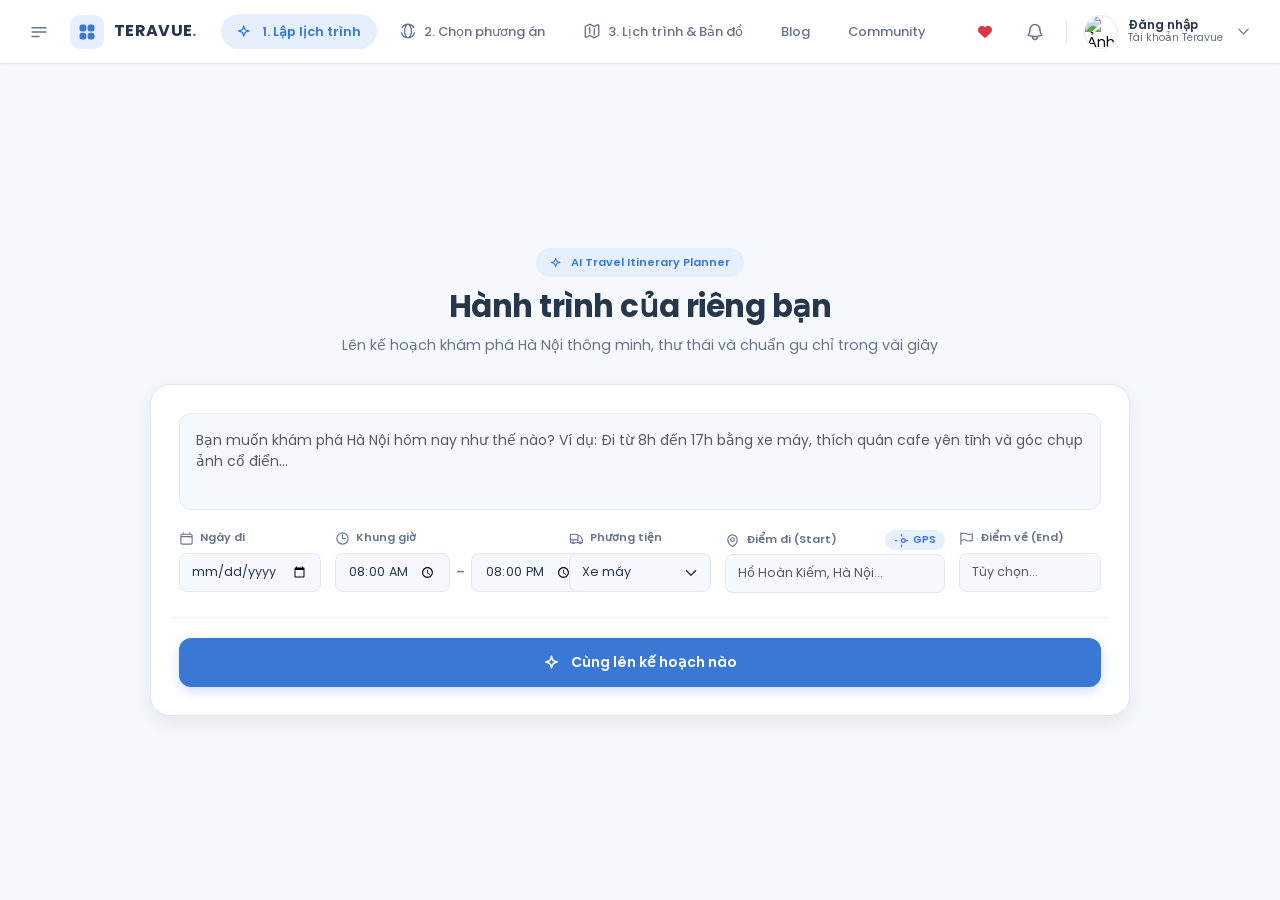
==== frontend/index.html @ 43d197ab "refactor: tai cau truc sach dep triet de vao backend/, frontend/, data/ va experiments/" ====
<!DOCTYPE html>
<html lang="vi">
<head>
    <meta charset="UTF-8">
    <meta name="viewport" content="width=device-width, initial-scale=1.0">
    <meta name="description" content="Nền tảng lập kế hoạch và quản lý lịch trình du lịch thông minh tại Hà Nội.">
    <title>Teravue — Lập Kế Hoạch Lịch Trình Du Lịch Thông Minh</title>

    <!-- Google Fonts: Poppins -->
    <link rel="preconnect" href="https://fonts.googleapis.com">
    <link rel="preconnect" href="https://fonts.gstatic.com" crossorigin>
    <link href="https://fonts.googleapis.com/css2?family=Poppins:ital,wght@0,400;0,500;0,600;0,700;1,400&display=swap" rel="stylesheet">

    <!-- Bootstrap 5 & FontAwesome -->
    <link href="https://cdn.jsdelivr.net/npm/bootstrap@5.3.2/dist/css/bootstrap.min.css" rel="stylesheet">
    <link rel="stylesheet" href="https://cdnjs.cloudflare.com/ajax/libs/font-awesome/6.4.0/css/all.min.css">
    
    <!-- Leaflet CSS -->
    <link rel="stylesheet" href="https://unpkg.com/leaflet@1.9.4/dist/leaflet.css" />
    
    <!-- Custom Clean Travel UI Stylesheet -->
    <link rel="stylesheet" href="style.css">
</head>
<body>

    <!-- ============================================================
         TOP NAVIGATION BAR
         ============================================================ -->
    <header class="top-navbar">
        <div class="navbar-container">
            <!-- Left: Sidebar Toggle & Brand Logo -->
            <div class="navbar-left">
                <button type="button" id="btn-toggle-sidebar" class="icon-btn" aria-label="Đóng mở lịch sử trò chuyện" title="Lịch sử lịch trình">
                    <svg xmlns="http://www.w3.org/2000/svg" fill="none" viewBox="0 0 24 24" stroke-width="1.8" stroke="currentColor" class="heroicon">
                        <path stroke-linecap="round" stroke-linejoin="round" d="M3.75 6.75h16.5M3.75 12h16.5m-16.5 5.25H12" />
                    </svg>
                </button>

                <a href="#" class="brand-logo" id="nav-logo">
                    <span class="brand-logo-icon" aria-hidden="true">
                        <svg xmlns="http://www.w3.org/2000/svg" viewBox="0 0 24 24" fill="currentColor" class="heroicon">
                            <path fill-rule="evenodd" d="M3 6a3 3 0 0 1 3-3h2.25a3 3 0 0 1 3 3v2.25a3 3 0 0 1-3 3H6a3 3 0 0 1-3-3V6Zm9.75 0a3 3 0 0 1 3-3H18a3 3 0 0 1 3 3v2.25a3 3 0 0 1-3 3h-2.25a3 3 0 0 1-3-3V6ZM3 15.75a3 3 0 0 1 3-3h2.25a3 3 0 0 1 3 3V18a3 3 0 0 1-3 3H6a3 3 0 0 1-3-3v-2.25Zm9.75 0a3 3 0 0 1 3-3H18a3 3 0 0 1 3 3V18a3 3 0 0 1-3 3h-2.25a3 3 0 0 1-3-3v-2.25Z" clip-rule="evenodd" />
                        </svg>
                    </span>
                    <span class="brand-logo-text">TERAVUE<span class="brand-dot">.</span></span>
                </a>
            </div>

            <!-- Center: Navigation Links -->
            <nav class="navbar-center" aria-label="Điều hướng chính">
                <a href="#hero-section" class="nav-item-link active" data-screen="hero" aria-current="page">
                    <svg xmlns="http://www.w3.org/2000/svg" fill="none" viewBox="0 0 24 24" stroke-width="1.8" stroke="currentColor" class="heroicon-sm">
                        <path stroke-linecap="round" stroke-linejoin="round" d="M9.813 15.904 9 18.75l-.813-2.846a4.5 4.5 0 0 0-3.09-3.09L2.25 12l2.846-.813a4.5 4.5 0 0 0 3.09-3.09L9 5.25l.813 2.846a4.5 4.5 0 0 0 3.09 3.09L15.75 12l-2.846.813a4.5 4.5 0 0 0-3.09 3.09Z" />
                    </svg>
                    <span>1. Lập lịch trình</span>
                </a>
                <a href="#chat-section" class="nav-item-link" data-screen="chat">
                    <svg xmlns="http://www.w3.org/2000/svg" fill="none" viewBox="0 0 24 24" stroke-width="1.8" stroke="currentColor" class="heroicon-sm">
                        <path stroke-linecap="round" stroke-linejoin="round" d="M12 21a9.004 9.004 0 0 0 8.716-6.747M12 21a9.004 9.004 0 0 1-8.716-6.747M12 21c2.485 0 4.5-4.03 4.5-9S14.485 3 12 3m0 18c-2.485 0-4.5-4.03-4.5-9S9.515 3 12 3m0 0a8.997 8.997 0 0 1 7.843 4.582M12 3a8.997 8.997 0 0 0-7.843 4.582" />
                    </svg>
                    <span>2. Chọn phương án</span>
                </a>
                <a href="#map-section" class="nav-item-link" data-screen="map">
                    <svg xmlns="http://www.w3.org/2000/svg" fill="none" viewBox="0 0 24 24" stroke-width="1.8" stroke="currentColor" class="heroicon-sm">
                        <path stroke-linecap="round" stroke-linejoin="round" d="M9 6.75V15m6-6v8.25m.503 3.498 4.875-2.437c.381-.19.622-.58.622-1.006V4.82c0-.836-.88-1.38-1.628-1.006l-3.869 1.934c-.317.159-.69.159-1.006 0L9.503 3.252a1.125 1.125 0 0 0-1.006 0L3.622 5.689C3.24 5.88 3 6.27 3 6.695V19.18c0 .836.88 1.38 1.628 1.006l3.869-1.934c.317-.159.69-.159 1.006 0l4.994 2.497c.317.158.69.158 1.006 0Z" />
                    </svg>
                    <span>3. Lịch trình & Bản đồ</span>
                </a>
                <a href="#blog" class="nav-item-link" onclick="return false;">
                    <span>Blog</span>
                </a>
                <a href="#community" class="nav-item-link" onclick="return false;">
                    <span>Community</span>
                </a>
            </nav>

            <!-- Right: Notifications & User Account -->
            <div class="navbar-right">
                <button type="button" class="icon-btn position-relative" id="btn-quick-favorites" data-bs-toggle="modal" data-bs-target="#favoritesModal" aria-label="Địa điểm yêu thích" title="Bộ sưu tập yêu thích">
                    <i class="fa-solid fa-heart text-danger"></i>
                    <span class="position-absolute top-0 start-100 translate-middle badge rounded-pill bg-danger" id="quick-fav-badge" style="font-size: 0.65rem; display: none;">0</span>
                </button>

                <button type="button" class="icon-btn" aria-label="Thông báo">
                    <svg xmlns="http://www.w3.org/2000/svg" fill="none" viewBox="0 0 24 24" stroke-width="1.8" stroke="currentColor" class="heroicon">
                        <path stroke-linecap="round" stroke-linejoin="round" d="M14.857 17.082a23.848 23.848 0 0 0 5.454-1.31A8.967 8.967 0 0 1 18 9.75V9A6 6 0 0 0 6 9v.75a8.967 8.967 0 0 1-2.312 6.022c1.733.64 3.56 1.085 5.455 1.31m5.714 0a24.255 24.255 0 0 1-5.714 0m5.714 0a3 3 0 1 1-5.714 0" />
                    </svg>
                </button>

                <span class="navbar-divider" aria-hidden="true"></span>

                <!-- Account Profile Dropdown Trigger -->
                <div class="dropdown">
                    <button type="button" class="user-profile-btn" data-bs-toggle="dropdown" aria-expanded="false" id="btn-user-dropdown">
                        <img src="https://images.unsplash.com/photo-1534528741775-53994a69daeb?auto=format&fit=crop&w=120&q=80" alt="Ảnh đại diện" class="user-avatar" id="nav-user-avatar">
                        <div class="user-info text-start d-none d-sm-block">
                            <div class="user-name" id="nav-user-name">Đăng nhập</div>
                            <div class="user-handle" id="nav-user-handle">Tài khoản Teravue</div>
                        </div>
                        <svg xmlns="http://www.w3.org/2000/svg" fill="none" viewBox="0 0 24 24" stroke-width="2" stroke="currentColor" class="heroicon-xs text-secondary ms-1">
                            <path stroke-linecap="round" stroke-linejoin="round" d="m19.5 8.25-7.5 7.5-7.5-7.5" />
                        </svg>
                    </button>
                    <ul class="dropdown-menu dropdown-menu-end shadow-sm border-0 rounded-4 mt-2 p-2">
                        <li>
                            <a class="dropdown-item rounded-3 py-2 d-flex align-items-center justify-content-between gap-2" href="#" id="nav-btn-open-favorites" data-bs-toggle="modal" data-bs-target="#favoritesModal">
                                <div class="d-flex align-items-center gap-2">
                                    <i class="fa-solid fa-heart text-danger"></i>
                                    <span>Địa điểm yêu thích</span>
                                </div>
                                <span class="badge bg-danger rounded-pill" id="nav-favorites-badge">0</span>
                            </a>
                        </li>
                        <li id="nav-item-profile" style="display: none;">
                            <a class="dropdown-item rounded-3 py-2 d-flex align-items-center gap-2" href="#" data-bs-toggle="modal" data-bs-target="#accountModal">
                                <svg xmlns="http://www.w3.org/2000/svg" fill="none" viewBox="0 0 24 24" stroke-width="1.8" stroke="currentColor" class="heroicon-sm">
                                    <path stroke-linecap="round" stroke-linejoin="round" d="M15.75 6a3.75 3.75 0 1 1-7.5 0 3.75 3.75 0 0 1 7.5 0ZM4.501 20.118a7.5 7.5 0 0 1 14.998 0A17.933 17.933 0 0 1 12 21.75c-2.676 0-5.216-.584-7.499-1.632Z" />
                                </svg>
                                <span>Hồ sơ cá nhân (Profile)</span>
                            </a>
                        </li>
                        <li>
                            <a class="dropdown-item rounded-3 py-2 d-flex align-items-center gap-2" href="#" data-bs-toggle="modal" data-bs-target="#loginModal">
                                <svg xmlns="http://www.w3.org/2000/svg" fill="none" viewBox="0 0 24 24" stroke-width="1.8" stroke="currentColor" class="heroicon-sm">
                                    <path stroke-linecap="round" stroke-linejoin="round" d="M15.75 9V5.25A2.25 2.25 0 0 0 13.5 3h-6a2.25 2.25 0 0 0-2.25 2.25v13.5A2.25 2.25 0 0 0 7.5 21h6a2.25 2.25 0 0 0 2.25-2.25V15m3 0 3-3m0 0-3-3m3 3H9" />
                                </svg>
                                <span id="nav-login-label">Đăng nhập</span>
                            </a>
                        </li>
                        <li id="nav-item-logout" style="display: none;">
                            <hr class="dropdown-divider my-1">
                            <a class="dropdown-item rounded-3 py-2 d-flex align-items-center gap-2 text-danger" href="#" id="nav-btn-logout">
                                <i class="fa-solid fa-arrow-right-from-bracket"></i>
                                <span>Đăng xuất</span>
                            </a>
                        </li>
                    </ul>
                </div>
            </div>
        </div>
    </header>

    <!-- ============================================================
         MAIN WORKSPACE
         ============================================================ -->
    <div class="app-workspace">

        <!-- COLLAPSIBLE CHAT HISTORY SIDEBAR -->
        <aside id="chat-history-sidebar" class="chat-history-sidebar collapsed" aria-label="Lịch sử lập kế hoạch">
            <div class="sidebar-inner">
                <div class="sidebar-top-actions">
                    <button type="button" id="btn-new-trip" class="btn-primary-soft w-100 d-flex align-items-center justify-content-center gap-2">
                        <svg xmlns="http://www.w3.org/2000/svg" fill="none" viewBox="0 0 24 24" stroke-width="2" stroke="currentColor" class="heroicon-sm">
                            <path stroke-linecap="round" stroke-linejoin="round" d="M12 4.5v15m7.5-7.5h-15" />
                        </svg>
                        <span>Lịch trình mới</span>
                    </button>
                </div>

                <div class="sidebar-section-label">Gần đây</div>
                <ul class="history-list" id="chat-history-list">
                    <li class="history-item active">
                        <svg xmlns="http://www.w3.org/2000/svg" fill="none" viewBox="0 0 24 24" stroke-width="1.8" stroke="currentColor" class="heroicon-sm flex-shrink-0">
                            <path stroke-linecap="round" stroke-linejoin="round" d="M15 10.5a3 3 0 1 1-6 0 3 3 0 0 1 6 0Z" />
                            <path stroke-linecap="round" stroke-linejoin="round" d="M19.5 10.5c0 7.142-7.5 11.25-7.5 11.25S4.5 17.642 4.5 10.5a7.5 7.5 0 1 1 15 0Z" />
                        </svg>
                        <div class="history-item-text">
                            <div class="history-title">Khám phá Hà Nội 1 ngày</div>
                            <div class="history-meta">08:00 - 20:00 · Xe máy</div>
                        </div>
                    </li>
                </ul>
            </div>
        </aside>

        <!-- MAIN CONTENT AREA -->
        <main class="main-stage">

            <!-- GLOBAL FLOATING TOAST NOTIFICATION -->
            <div id="crud-feedback-banner" class="crud-feedback-banner d-none" role="status" aria-live="polite"></div>

            <!-- ====================================================
                 SCREEN 1: NHẬP LIỆU TRUNG TÂM (#hero-section)
                 ==================================================== -->
            <section id="hero-section" aria-labelledby="hero-heading">
                <div class="hero-container">
                    <div class="hero-header text-center">
                        <span class="hero-pill-badge">
                            <svg xmlns="http://www.w3.org/2000/svg" fill="none" viewBox="0 0 24 24" stroke-width="1.8" stroke="currentColor" class="heroicon-xs">
                                <path stroke-linecap="round" stroke-linejoin="round" d="M9.813 15.904 9 18.75l-.813-2.846a4.5 4.5 0 0 0-3.09-3.09L2.25 12l2.846-.813a4.5 4.5 0 0 0 3.09-3.09L9 5.25l.813 2.846a4.5 4.5 0 0 0 3.09 3.09L15.75 12l-2.846.813a4.5 4.5 0 0 0-3.09 3.09Z" />
                            </svg>
                            <span>AI Travel Itinerary Planner</span>
                        </span>
                        <h1 id="hero-heading" class="hero-title">Hành trình của riêng bạn</h1>
                        <p class="hero-subtitle">Lên kế hoạch khám phá Hà Nội thông minh, thư thái và chuẩn gu chỉ trong vài giây</p>
                    </div>

                    <div class="search-box">
                        <!-- Ô Text chính -->
                        <div class="prompt-input-wrapper">
                            <label for="user_preference" class="visually-hidden">Mô tả mong muốn chuyến đi của bạn</label>
                            <textarea id="user_preference" class="form-control prompt-textarea" rows="3" placeholder="Bạn muốn khám phá Hà Nội hôm nay như thế nào? Ví dụ: Đi từ 8h đến 17h bằng xe máy, thích quán cafe yên tĩnh và góc chụp ảnh cổ điển..."></textarea>
                        </div>

                        <!-- Option hỗ trợ: Ngày, Khung giờ, Phương tiện, Start, End -->
                        <div class="row g-3 hero-fields">
                            <!-- 1. Ngày đi -->
                            <div class="col-12 col-sm-6 col-lg-2">
                                <label for="trip_date" class="field-label">
                                    <svg xmlns="http://www.w3.org/2000/svg" fill="none" viewBox="0 0 24 24" stroke-width="1.8" stroke="currentColor" class="heroicon-xs">
                                        <path stroke-linecap="round" stroke-linejoin="round" d="M6.75 3v2.25M17.25 3v2.25M3 18.75V7.5a2.25 2.25 0 0 1 2.25-2.25h13.5A2.25 2.25 0 0 1 21 7.5v11.25m-18 0A2.25 2.25 0 0 0 5.25 21h13.5A2.25 2.25 0 0 0 21 18.75m-18 0v-7.5A2.25 2.25 0 0 1 5.25 9h13.5A2.25 2.25 0 0 1 21 11.25v7.5" />
                                    </svg>
                                    <span>Ngày đi</span>
                                </label>
                                <input type="date" id="trip_date" class="form-control clean-input">
                            </div>

                            <!-- 2. Khung giờ -->
                            <div class="col-12 col-sm-6 col-lg-3">
                                <label for="start_time" class="field-label">
                                    <svg xmlns="http://www.w3.org/2000/svg" fill="none" viewBox="0 0 24 24" stroke-width="1.8" stroke="currentColor" class="heroicon-xs">
                                        <path stroke-linecap="round" stroke-linejoin="round" d="M12 6v6h4.5m4.5 0a9 9 0 1 1-18 0 9 9 0 0 1 18 0Z" />
                                    </svg>
                                    <span>Khung giờ</span>
                                </label>
                                <div class="time-range-group">
                                    <input type="time" id="start_time" class="form-control clean-input text-center" value="08:00" aria-label="Giờ bắt đầu">
                                    <span class="time-sep">–</span>
                                    <input type="time" id="end_time" class="form-control clean-input text-center" value="20:00" aria-label="Giờ kết thúc">
                                </div>
                            </div>

                            <!-- 3. Phương tiện -->
                            <div class="col-12 col-sm-6 col-lg-2">
                                <label for="vehicle_type" class="field-label">
                                    <svg xmlns="http://www.w3.org/2000/svg" fill="none" viewBox="0 0 24 24" stroke-width="1.8" stroke="currentColor" class="heroicon-xs">
                                        <path stroke-linecap="round" stroke-linejoin="round" d="M8.25 18.75a1.5 1.5 0 0 1-3 0m3 0a1.5 1.5 0 0 0-3 0m3 0h6m-9 0H3.375a1.125 1.125 0 0 1-1.125-1.125V14.25m17.25 4.5a1.5 1.5 0 0 1-3 0m3 0a1.5 1.5 0 0 0-3 0m3 0h1.125c.621 0 1.129-.504 1.09-1.124a17.902 17.902 0 0 0-3.213-9.193 2.056 2.056 0 0 0-1.58-.86H14.25M16.5 18.75h-2.25m0-11.177v-.958c0-.568-.422-1.048-.987-1.106a48.554 48.554 0 0 0-10.026 0 1.106 1.106 0 0 0-.987 1.106v7.635m12-6.677v6.677m0 4.5v-4.5m0 0h-12" />
                                    </svg>
                                    <span>Phương tiện</span>
                                </label>
                                <select id="vehicle_type" class="form-select clean-input">
                                    <option value="xe_may" selected>Xe máy</option>
                                    <option value="o_to">Ô tô cá nhân</option>
                                    <option value="xe_dap">Xe đạp</option>
                                    <option value="di_bo">Đi bộ</option>
                                    <option value="xe_16_cho">Xe 16 chỗ</option>
                                    <option value="xe_29_cho">Xe 29 chỗ</option>
                                </select>
                            </div>

                            <!-- 4. Điểm xuất phát (Start) -->
                            <div class="col-12 col-sm-6 col-lg-3">
                                <div class="d-flex justify-content-between align-items-center">
                                    <label for="start_point" class="field-label mb-0">
                                        <svg xmlns="http://www.w3.org/2000/svg" fill="none" viewBox="0 0 24 24" stroke-width="1.8" stroke="currentColor" class="heroicon-xs">
                                            <path stroke-linecap="round" stroke-linejoin="round" d="M15 10.5a3 3 0 1 1-6 0 3 3 0 0 1 6 0Z" />
                                            <path stroke-linecap="round" stroke-linejoin="round" d="M19.5 10.5c0 7.142-7.5 11.25-7.5 11.25S4.5 17.642 4.5 10.5a7.5 7.5 0 1 1 15 0Z" />
                                        </svg>
                                        <span>Điểm đi (Start)</span>
                                    </label>
                                    <button type="button" id="btn-use-location" class="gps-inline-btn" aria-label="Sử dụng vị trí GPS hiện tại">
                                        <svg xmlns="http://www.w3.org/2000/svg" fill="none" viewBox="0 0 24 24" stroke-width="2" stroke="currentColor" class="heroicon-xs">
                                            <path stroke-linecap="round" stroke-linejoin="round" d="M12 2.25v2.25m0 15v2.25M2.25 12h2.25m15 0h2.25m-9.75 0a3 3 0 1 1 6 0 3 3 0 0 1-6 0Z" />
                                        </svg>
                                        <span>GPS</span>
                                    </button>
                                </div>
                                <input type="text" id="start_point" class="form-control clean-input mt-1" placeholder="Hồ Hoàn Kiếm, Hà Nội...">
                                <span id="location-status" class="location-status-text"></span>
                            </div>

                            <!-- 5. Điểm kết thúc (End) -->
                            <div class="col-12 col-sm-6 col-lg-2">
                                <label for="end_point" class="field-label">
                                    <svg xmlns="http://www.w3.org/2000/svg" fill="none" viewBox="0 0 24 24" stroke-width="1.8" stroke="currentColor" class="heroicon-xs">
                                        <path stroke-linecap="round" stroke-linejoin="round" d="M3 3v1.5M3 21v-6m0 0 2.77-.693a9 9 0 0 1 6.208.682l.108.054a9 9 0 0 0 6.086.71l3.114-.732a48.524 48.524 0 0 1-.005-10.499l-3.11.732a9 9 0 0 1-6.085-.711l-.108-.054a9 9 0 0 0-6.208-.682L3 4.5M3 15V4.5" />
                                    </svg>
                                    <span>Điểm về (End)</span>
                                </label>
                                <input type="text" id="end_point" class="form-control clean-input" placeholder="Tùy chọn...">
                            </div>
                        </div>

                        <!-- Hiển thị AI đã hiểu -->
                        <div id="ai-understood-badge" class="ai-understood-bar d-none flex-column align-items-stretch" role="status">
                            <div class="understood-main-row w-100 d-flex align-items-center justify-content-between flex-wrap gap-2">
                                <div class="understood-left">
                                    <span class="understood-label">
                                        <svg xmlns="http://www.w3.org/2000/svg" viewBox="0 0 24 24" fill="currentColor" class="heroicon-sm text-primary">
                                            <path fill-rule="evenodd" d="M2.25 12c0-5.385 4.365-9.75 9.75-9.75s9.75 4.365 9.75 9.75-4.365 9.75-9.75 9.75S2.25 17.385 2.25 12Zm13.36-1.814a.75.75 0 1 0-1.22-.872l-3.236 4.53L9.53 12.22a.75.75 0 0 0-1.06 1.06l2.25 2.25a.75.75 0 0 0 1.14-.094l3.75-5.25Z" clip-rule="evenodd" />
                                        </svg>
                                        <span>AI đã hiểu:</span>
                                    </span>
                                    <span id="ai-understood-text" class="understood-summary-text">08:00–17:00 | Xe máy | Cafe | Chụp ảnh</span>
                                </div>
                                <button type="button" id="btn-edit-understood" class="btn-link-clean" aria-label="Xem chi tiết các tiêu chí AI đã hiểu" title="Nhấn để xem chi tiết hoặc chỉnh sửa">
                                    <svg xmlns="http://www.w3.org/2000/svg" fill="none" viewBox="0 0 24 24" stroke-width="1.8" stroke="currentColor" class="heroicon-xs">
                                        <path stroke-linecap="round" stroke-linejoin="round" d="m16.862 4.487 1.687-1.688a1.875 1.875 0 1 1 2.652 2.652L10.582 16.07a4.5 4.5 0 0 1-1.897 1.13L6 18l.8-2.685a4.5 4.5 0 0 1 1.13-1.897l8.932-8.931Zm0 0L19.5 7.125M18 14v4.75A2.25 2.25 0 0 1 15.75 21H5.25A2.25 2.25 0 0 1 3 18.75V8.25A2.25 2.25 0 0 1 5.25 6H10" />
                                    </svg>
                                    <span>Chỉnh sửa / Chi tiết</span>
                                </button>
                            </div>
                            <div id="ai-understood-detail" class="small text-secondary w-100 mt-2 pt-2 border-top d-none" style="border-color: #E2E8F0 !important;">
                                <svg xmlns="http://www.w3.org/2000/svg" fill="none" viewBox="0 0 24 24" stroke-width="1.8" stroke="currentColor" class="heroicon-xs text-primary me-1 d-inline-block align-text-bottom">
                                    <path stroke-linecap="round" stroke-linejoin="round" d="M9.813 15.904 9 18.75l-.813-2.846a4.5 4.5 0 0 0-3.09-3.09L2.25 12l2.846-.813a4.5 4.5 0 0 0 3.09-3.09L9 5.25l.813 2.846a4.5 4.5 0 0 0 3.09 3.09L15.75 12l-2.846.813a4.5 4.5 0 0 0-3.09 3.09Z" />
                                </svg>
                                <span id="ai-understood-detail-text"></span>
                            </div>
                        </div>

                        <!-- Hộp hỏi lại của AI khi thiếu thông tin -->
                        <div id="ai-clarification-box" class="clarification-card d-none" role="region" aria-live="polite">
                            <div class="d-flex align-items-start gap-3 mb-2">
                                <div class="clarification-icon">
                                    <svg xmlns="http://www.w3.org/2000/svg" fill="none" viewBox="0 0 24 24" stroke-width="2" stroke="currentColor" class="heroicon">
                                        <path stroke-linecap="round" stroke-linejoin="round" d="M9.879 7.519c1.171-1.025 3.071-1.025 4.242 0 1.172 1.025 1.172 2.687 0 3.712-.203.179-.43.326-.67.442-.745.361-1.45.999-1.45 1.827v.75M21 12a9 9 0 1 1-18 0 9 9 0 0 1 18 0Zm-9 5.25h.008v.008H12v-.008Z" />
                                    </svg>
                                </div>
                                <div>
                                    <div class="fw-semibold text-main" id="ai-clarification-title">AI cần thêm một chút thông tin:</div>
                                    <div id="ai-clarification-question" class="small text-secondary mt-1"></div>
                                </div>
                            </div>
                            <div id="ai-clarification-options" class="d-flex flex-wrap gap-2 mt-2"></div>
                        </div>

                        <!-- CTA Chính -->
                        <button type="button" id="btn-ask-ai" class="btn-primary-cta w-100">
                            <svg xmlns="http://www.w3.org/2000/svg" fill="none" viewBox="0 0 24 24" stroke-width="2" stroke="currentColor" class="heroicon me-2">
                                <path stroke-linecap="round" stroke-linejoin="round" d="M9.813 15.904 9 18.75l-.813-2.846a4.5 4.5 0 0 0-3.09-3.09L2.25 12l2.846-.813a4.5 4.5 0 0 0 3.09-3.09L9 5.25l.813 2.846a4.5 4.5 0 0 0 3.09 3.09L15.75 12l-2.846.813a4.5 4.5 0 0 0-3.09 3.09Z" />
                            </svg>
                            <span>Cùng lên kế hoạch nào</span>
                        </button>
                    </div>
                </div>
            </section>

            <!-- ====================================================
                 SCREEN 2: ĐỀ XUẤT, TIMELINE CHI TIẾT & BẢNG SO SÁNH (#chat-section)
                 ==================================================== -->
            <section id="chat-section" aria-labelledby="chat-title">
                <div class="screen2-container">
                    <!-- Header Screen 2 -->
                    <div class="screen2-header">
                        <div class="d-flex align-items-center gap-3">
                            <button type="button" id="btn-back-hero" class="icon-btn-bordered" title="Quay lại màn hình nhập">
                                <svg xmlns="http://www.w3.org/2000/svg" fill="none" viewBox="0 0 24 24" stroke-width="2" stroke="currentColor" class="heroicon">
                                    <path stroke-linecap="round" stroke-linejoin="round" d="M10.5 19.5 3 12m0 0 7.5-7.5M3 12h18" />
                                </svg>
                            </button>
                            <div>
                                <span class="section-eyebrow">Gợi ý từ AI Local Buddy</span>
                                <h2 id="chat-title" class="screen2-title mb-0">Lộ trình thiết kế riêng cho ngày của bạn</h2>
                            </div>
                        </div>

                        <div class="d-flex gap-2">
                            <button type="button" id="btn-reject-route" class="btn-secondary-clean">
                                <svg xmlns="http://www.w3.org/2000/svg" fill="none" viewBox="0 0 24 24" stroke-width="1.8" stroke="currentColor" class="heroicon-sm me-1">
                                    <path stroke-linecap="round" stroke-linejoin="round" d="M16.023 9.348h4.992v-.001M2.985 19.644v-4.992m0 0h4.992m-4.993 0 3.181 3.183a8.25 8.25 0 0 0 13.803-3.7M4.031 9.865a8.25 8.25 0 0 1 13.803-3.7l3.181 3.182m0-4.991v4.99" />
                                </svg>
                                <span>Nghĩ lộ trình khác</span>
                            </button>
                            <button type="button" id="btn-accept-route" class="btn-primary-clean">
                                <svg xmlns="http://www.w3.org/2000/svg" fill="none" viewBox="0 0 24 24" stroke-width="2" stroke="currentColor" class="heroicon-sm me-1">
                                    <path stroke-linecap="round" stroke-linejoin="round" d="m4.5 12.75 6 6 9-13.5" />
                                </svg>
                                <span>Chốt lộ trình & Vẽ bản đồ</span>
                            </button>
                        </div>
                    </div>

                    <!-- Lời khuyên mở đầu của AI -->
                    <article class="ai-message-card mb-4">
                        <div class="ai-avatar-badge" aria-hidden="true">
                            <svg xmlns="http://www.w3.org/2000/svg" fill="none" viewBox="0 0 24 24" stroke-width="1.8" stroke="currentColor" class="heroicon">
                                <path stroke-linecap="round" stroke-linejoin="round" d="M9.813 15.904 9 18.75l-.813-2.846a4.5 4.5 0 0 0-3.09-3.09L2.25 12l2.846-.813a4.5 4.5 0 0 0 3.09-3.09L9 5.25l.813 2.846a4.5 4.5 0 0 0 3.09 3.09L15.75 12l-2.846.813a4.5 4.5 0 0 0-3.09 3.09Z" />
                            </svg>
                        </div>
                        <div class="ai-message" id="ai-advice-content">
                            Đang tổng hợp gợi ý phù hợp nhất với sở thích và quỹ thời gian của bạn...
                        </div>
                    </article>

                    <!-- Thanh công cụ tinh chỉnh nhanh (Quick Actions) -->
                    <div class="quick-actions-bar mb-4">
                        <span class="quick-actions-label">Điều chỉnh nhanh lộ trình đang chọn:</span>
                        <div id="ai-quick-actions" class="d-flex flex-wrap gap-2"></div>
                    </div>

                    <!-- Danh sách Route Cards -->
                    <div class="routes-section-header">
                        <h3 class="routes-heading">Chọn một lộ trình bạn yêu thích</h3>
                        <span class="routes-subheading">Nhấn vào lộ trình để xem Timeline; nhấn vào từng địa điểm để xem Place Detail</span>
                    </div>

                    <div class="route-list mb-5" id="ai-routes-grid" role="listbox" aria-label="Danh sách lộ trình gợi ý">
                        <!-- JS sẽ render các Route Card kèm khối chi tiết Timeline & Trải nghiệm tại đây -->
                    </div>

                    <!-- SO SÁNH & ĐỊNH VỊ LỘ TRÌNH THÔNG MINH (#route-comparison-section) -->
                    <div id="route-comparison-section" class="comparison-card-wrapper mb-5">
                        <div class="comparison-header mb-3">
                            <div>
                                <span class="section-eyebrow"><i class="fa-solid fa-wand-magic-sparkles text-primary me-1"></i> So sánh thông minh</span>
                                <h3 class="routes-heading mb-1">Gợi ý & Đối chiếu các phương án lộ trình</h3>
                            </div>
                            <span class="routes-subheading">Phân tích đặc trưng từng phương án giúp bạn chọn nhanh lộ trình ưng ý</span>
                        </div>

                        <!-- 1. Hộp lời khuyên Trợ lý AI (Hướng 3) -->
                        <div id="route-ai-recommendation-box" class="ai-recommendation-box mb-4"></div>

                        <!-- 2. Bộ thẻ so sánh thông minh (Hướng 1) -->
                        <div id="route-comparison-cards-grid" class="comparison-cards-grid"></div>

                        <!-- Bảng ẩn cho tương thích ngược -->
                        <div class="table-responsive d-none">
                            <table id="route-comparison-table" class="comparison-table"></table>
                        </div>
                    </div>
                </div>
            </section>

            <!-- ====================================================
                 SCREEN 3: BẢN ĐỒ, ON-TRIP EXPERIENCE & TIMELINE CRUD (#map-section)
                 ==================================================== -->
            <section id="map-section" aria-label="Chi tiết lịch trình và Bản đồ">
                <!-- Floating Mobile View Switcher (Chế độ xem thông minh trên Mobile) -->
                <div class="mobile-view-switcher d-md-none" id="mobile-view-switcher" role="tablist" aria-label="Chế độ xem trên di động">
                    <button type="button" class="btn-view-mode active" data-mode="split" id="btn-mode-split" title="Chia đôi: Map trên cố định, lộ trình dưới">
                        <i class="fa-solid fa-table-columns me-1"></i>Chia đôi
                    </button>
                    <button type="button" class="btn-view-mode" data-mode="map" id="btn-mode-map" title="Xem bản đồ toàn màn hình">
                        <i class="fa-solid fa-map me-1"></i>Bản đồ
                    </button>
                    <button type="button" class="btn-view-mode" data-mode="list" id="btn-mode-list" title="Xem danh sách lộ trình">
                        <i class="fa-solid fa-list-check me-1"></i>Lịch trình
                    </button>
                </div>

                <div class="itinerary-split-layout">
                    
                    <!-- CỘT TRÁI: THÔNG TIN CHUYẾN ĐI, ON-TRIP PROGRESS & TIMELINE CRUD -->
                    <aside class="route-sidebar" aria-label="Chi tiết lịch trình">
                        <!-- Mobile Drawer Handle -->
                        <div class="mobile-drawer-handle d-md-none" aria-hidden="true">
                            <span class="handle-bar"></span>
                        </div>
                        
                        <!-- Top Bar của Panel -->
                        <div class="itinerary-panel-topbar">
                            <button type="button" id="btn-back-chat" class="panel-back-btn">
                                <svg xmlns="http://www.w3.org/2000/svg" fill="none" viewBox="0 0 24 24" stroke-width="2" stroke="currentColor" class="heroicon-sm">
                                    <path stroke-linecap="round" stroke-linejoin="round" d="M15.75 19.5 8.25 12l7.5-7.5" />
                                </svg>
                                <span>Itinerary Detail</span>
                            </button>

                            <div class="panel-action-icons">
                                <button type="button" id="btn-open-add-place-top" class="btn-add-stop-pill" title="Thêm điểm dừng mới vào lộ trình">
                                    <span>＋ Thêm điểm</span>
                                </button>
                                <button type="button" class="icon-btn-sm" title="Đổi khung giờ chuyến đi" id="btn-open-trip-time">
                                    <span>⏱</span>
                                </button>
                                <button type="button" class="icon-btn-sm" id="btn-download-itinerary" title="Tải ảnh lịch trình chi tiết (.png)">
                                    <svg xmlns="http://www.w3.org/2000/svg" fill="none" viewBox="0 0 24 24" stroke-width="1.8" stroke="currentColor" class="heroicon-sm">
                                        <path stroke-linecap="round" stroke-linejoin="round" d="M3 16.5v2.25A2.25 2.25 0 0 0 5.25 21h13.5A2.25 2.25 0 0 0 21 18.75V16.5M16.5 12 12 16.5m0 0L7.5 12m4.5 4.5V3" />
                                    </svg>
                                </button>
                            </div>
                        </div>

                        <!-- Khối Tóm tắt Chuyến đi (#metrics-info) -->
                        <div id="metrics-info" class="trip-overview-header"></div>

                        <!-- ON-TRIP PROGRESS BAR (Theo dõi tiến độ thực hiện chuyến đi) -->
                        <div id="ontrip-progress-box" class="ontrip-progress-card">
                            <div class="d-flex align-items-center justify-content-between mb-1">
                                <span class="ontrip-progress-title">
                                    <i class="fa-solid fa-person-walking-luggage text-primary me-1"></i>
                                    Tiến độ chuyến đi (On-Trip)
                                </span>
                                <div class="d-flex align-items-center gap-2">
                                    <span id="ontrip-progress-count" class="ontrip-count-badge">0/0 đã đi</span>
                                    <button type="button" id="btn-reset-visited" class="btn-reset-ontrip d-none" title="Đặt lại trạng thái chưa đi">Đặt lại</button>
                                </div>
                            </div>
                            <div class="ontrip-progress-track">
                                <div id="ontrip-progress-fill" class="ontrip-progress-fill" style="width: 0%;"></div>
                            </div>
                            <div class="ontrip-progress-hint">
                                Đánh dấu <strong>☑ Đã đi</strong> để làm mờ chặng đường đã qua và tập trung vào điểm tiếp theo.
                            </div>
                        </div>

                        <!-- BANNER THÍCH ỨNG AI (Adaptive Replanning Alert & Explanation) -->
                        <div id="adaptive-replan-banner" class="adaptive-replan-banner d-none" role="status">
                            <div class="d-flex align-items-start gap-2">
                                <span class="adaptive-badge-icon" id="adaptive-banner-icon">🌧️</span>
                                <div class="flex-grow-1 min-w-0">
                                    <div class="d-flex align-items-center justify-content-between mb-1">
                                        <strong class="adaptive-banner-title" id="adaptive-banner-title">AI Đề xuất Thích ứng Lộ trình</strong>
                                        <button type="button" class="btn-close btn-close-sm" id="btn-close-adaptive-banner" aria-label="Đóng cảnh báo"></button>
                                    </div>
                                    <div class="adaptive-banner-desc mb-2" id="adaptive-banner-desc"></div>
                                    <div class="d-flex align-items-center gap-2">
                                        <button type="button" class="btn btn-sm btn-outline-primary py-1 px-2" id="btn-open-adaptive-chat" style="font-size: 0.75rem;">
                                            <i class="fa-solid fa-comments me-1"></i> Xem giải thích AI
                                        </button>
                                    </div>
                                </div>
                            </div>
                        </div>

                        <!-- THANH CÔNG CỤ MÔ PHỎNG THÍCH ỨNG AI (DEMO & TEST ADAPTIVE REPLAN) -->
                        <div class="adaptive-quick-sim-bar mb-2 d-flex align-items-center justify-content-between p-2 rounded-3 border" style="background: #F8FAFC; border-color: #E2E8F0 !important;">
                            <span class="small text-secondary fw-semibold">
                                <i class="fa-solid fa-wand-magic-sparkles text-primary me-1"></i>Thử thích ứng AI:
                            </span>
                            <div class="d-flex align-items-center gap-1">
                                <button type="button" class="btn btn-xs btn-outline-secondary btn-sim-replan" data-type="rain" title="Mô phỏng trời mưa để xem AI đổi lộ trình sang điểm trong nhà">
                                    🌧️ Mưa
                                </button>
                                <button type="button" class="btn btn-xs btn-outline-secondary btn-sim-replan" data-type="traffic" title="Mô phỏng ùn tắc xe cộ để AI đổi thứ tự di chuyển">
                                    🚗 Kẹt xe
                                </button>
                                <button type="button" class="btn btn-xs btn-outline-secondary btn-sim-replan" data-type="delay" title="Mô phỏng trễ giờ mở cửa">
                                    ⏰ Trễ giờ
                                </button>
                            </div>
                        </div>

                        <!-- Thông báo CRUD chuyển lên toast toàn cục -->

                        <!-- Bộ chọn ngày & Hướng dẫn kéo thả -->
                        <div class="day-section-header">
                            <div>
                                <div class="day-badge-row">
                                    <span class="day-pill">Day 1</span>
                                    <span class="day-date-text" id="itinerary-day-date">Hôm nay</span>
                                </div>
                                <h3 class="day-section-title" id="itinerary-day-theme">Khám phá & Trải nghiệm Hà Nội</h3>
                            </div>
                            <span class="drag-hint-badge" title="Kéo thả biểu tượng ⋮⋮ để đổi thứ tự các điểm">
                                ⋮⋮ Kéo thả
                            </span>
                        </div>

                        <!-- Danh sách Timeline Địa điểm (Có Checkbox ☑ Đã đi, Click mở Place Detail, và 6 nút CRUD) -->
                        <ul id="timeline-list" class="timeline-ui"></ul>
                    </aside>

                    <!-- CỘT PHẢI: BẢN ĐỒ TƯƠNG TÁC & FLOATING CONTROLS -->
                    <div class="map-stage">
                        <div id="map" role="application" aria-label="Bản đồ lộ trình"></div>

                        <!-- Top-Right Floating Day Switcher -->
                        <div class="map-floating-day-pill">
                            <button type="button" class="map-pill-nav" aria-label="Ngày trước">
                                <svg xmlns="http://www.w3.org/2000/svg" fill="none" viewBox="0 0 24 24" stroke-width="2" stroke="currentColor" class="heroicon-xs">
                                    <path stroke-linecap="round" stroke-linejoin="round" d="M15.75 19.5 8.25 12l7.5-7.5" />
                                </svg>
                            </button>
                            <span id="map-day-label">Day 1 — Khám phá Hà Nội</span>
                            <button type="button" class="map-pill-nav" aria-label="Ngày tiếp theo">
                                <svg xmlns="http://www.w3.org/2000/svg" fill="none" viewBox="0 0 24 24" stroke-width="2" stroke="currentColor" class="heroicon-xs">
                                    <path stroke-linecap="round" stroke-linejoin="round" d="m8.25 4.5 7.5 7.5-7.5 7.5" />
                                </svg>
                            </button>
                        </div>

                        <!-- Right Vertical Transport Mode Toolbar -->
                        <div class="map-transport-toolbar" role="toolbar" aria-label="Chọn phương tiện di chuyển">
                            <button type="button" class="transport-tool-btn" data-vehicle="di_bo" title="Đi bộ">
                                <i class="fa-solid fa-person-walking"></i>
                            </button>
                            <button type="button" class="transport-tool-btn" data-vehicle="xe_dap" title="Xe đạp">
                                <i class="fa-solid fa-bicycle"></i>
                            </button>
                            <button type="button" class="transport-tool-btn active" data-vehicle="xe_may" title="Xe máy">
                                <i class="fa-solid fa-motorcycle"></i>
                            </button>
                            <button type="button" class="transport-tool-btn" data-vehicle="o_to" title="Ô tô">
                                <i class="fa-solid fa-car"></i>
                            </button>
                            <button type="button" class="transport-tool-btn" data-vehicle="xe_16_cho" title="Xe du lịch">
                                <i class="fa-solid fa-bus"></i>
                            </button>
                        </div>

                        <!-- Bottom-Left Route Summary Card (Đặt ở góc dưới trái của vùng bản đồ để nhường góc phải cho Chatbot) -->
                        <div id="map-route-summary-card" class="map-route-card">
                            <div class="d-flex align-items-center gap-3 mb-2">
                                <div class="route-card-icon-circle">
                                    <svg xmlns="http://www.w3.org/2000/svg" fill="none" viewBox="0 0 24 24" stroke-width="1.8" stroke="currentColor" class="heroicon-sm">
                                        <path stroke-linecap="round" stroke-linejoin="round" d="M9 6.75V15m6-6v8.25m.503 3.498 4.875-2.437c.381-.19.622-.58.622-1.006V4.82c0-.836-.88-1.38-1.628-1.006l-3.869 1.934c-.317.159-.69.159-1.006 0L9.503 3.252a1.125 1.125 0 0 0-1.006 0L3.622 5.689C3.24 5.88 3 6.27 3 6.695V19.18c0 .836.88 1.38 1.628 1.006l3.869-1.934c.317-.159.69-.159 1.006 0l4.994 2.497c.317.158.69.158 1.006 0Z" />
                                    </svg>
                                </div>
                                <div>
                                    <div class="route-card-small-label" id="map-summary-vehicle">Lộ trình Xe máy</div>
                                    <div class="route-card-big-time" id="map-summary-duration">-- phút di chuyển</div>
                                </div>
                            </div>
                            <div class="route-card-traffic-note" id="map-summary-note">
                                Mỗi chặng một màu riêng — tích ☑ Đã đi để làm mờ chặng đã qua.
                            </div>
                        </div>

                    </div>
                </div>
            </section>

        </main>
    </div>

    <!-- ============================================================
         GLOBAL AI CHATBOT WIDGET (HIỂN THỊ Ở SCREEN 2 & SCREEN 3)
         Đặt cố định ở góc dưới bên phải, không che nội dung chính
         ============================================================ -->
    <div id="global-ai-assistant" class="global-ai-widget d-none">
        <button type="button" id="btn-ai-fab" class="ai-fab" title="Trò chuyện với AI để chỉnh sửa lộ trình">
            <svg xmlns="http://www.w3.org/2000/svg" fill="none" viewBox="0 0 24 24" stroke-width="2" stroke="currentColor" class="heroicon">
                <path stroke-linecap="round" stroke-linejoin="round" d="M9.813 15.904 9 18.75l-.813-2.846a4.5 4.5 0 0 0-3.09-3.09L2.25 12l2.846-.813a4.5 4.5 0 0 0 3.09-3.09L9 5.25l.813 2.846a4.5 4.5 0 0 0 3.09 3.09L15.75 12l-2.846.813a4.5 4.5 0 0 0-3.09 3.09Z" />
            </svg>
            <span class="ai-fab-label">Trợ lý AI</span>
        </button>

        <div id="ai-map-chat" class="ai-map-chat" role="dialog" aria-label="Trò chuyện tinh chỉnh lộ trình">
            <div class="ai-chat-header">
                <div class="d-flex align-items-center gap-2">
                    <span class="ai-status-dot"></span>
                    <div>
                        <strong class="d-block" style="font-size: 0.88rem;">Trợ lý Lịch trình AI</strong>
                        <span class="text-secondary" style="font-size: 0.72rem;">Tinh chỉnh lộ trình đang chọn</span>
                    </div>
                </div>
                <div class="d-flex align-items-center gap-1">
                    <button type="button" id="btn-clear-ai-chat" class="icon-btn-sm text-secondary" title="Xóa lịch sử chat" aria-label="Xóa lịch sử chat">
                        <i class="fa-regular fa-trash-can" style="font-size: 0.85rem;"></i>
                    </button>
                    <button type="button" id="btn-close-ai-chat" class="icon-btn-sm" aria-label="Thu gọn khung chat">
                        <svg xmlns="http://www.w3.org/2000/svg" fill="none" viewBox="0 0 24 24" stroke-width="2" stroke="currentColor" class="heroicon-sm">
                            <path stroke-linecap="round" stroke-linejoin="round" d="M19.5 8.25l-7.5 7.5-7.5-7.5" />
                        </svg>
                    </button>
                </div>
            </div>
            <div id="ai-map-chat-log" class="ai-map-chat-log">
                <div class="chat-bubble assistant">
                    Chào bạn! Bạn có thể nhắn mình thêm quán ăn, đổi điểm tham quan hoặc điều chỉnh nhịp độ bất cứ lúc nào nhé.
                </div>
            </div>
            <div class="ai-chat-input-row">
                <input type="text" id="ai_map_instruction" class="form-control clean-input" placeholder="VD: Bỏ điểm số 2, thêm quán ăn trưa...">
                <button type="button" id="btn-send-ai-chat" class="btn-send-chat" aria-label="Gửi yêu cầu">
                    <svg xmlns="http://www.w3.org/2000/svg" fill="none" viewBox="0 0 24 24" stroke-width="2" stroke="currentColor" class="heroicon-sm">
                        <path stroke-linecap="round" stroke-linejoin="round" d="M6 12 3.269 3.125A59.769 59.769 0 0 1 21.485 12 59.768 59.768 0 0 1 3.27 20.875L5.999 12Zm0 0h7.5" />
                    </svg>
                </button>
            </div>
        </div>
    </div>

    <!-- ============================================================
         PLACE DETAIL MODAL (#placeDetailModal)
         Khi click vào địa điểm: Ảnh, Rating, Review, Giờ mở cửa, Giá, Hoạt động, Favorite
         ============================================================ -->
    <div class="modal fade" id="placeDetailModal" tabindex="-1" aria-labelledby="placeDetailTitle" aria-hidden="true">
        <div class="modal-dialog modal-dialog-centered modal-lg">
            <div class="modal-content clean-modal overflow-hidden">
                <div class="place-detail-hero">
                    <img id="pd-image" src="" alt="Hình ảnh địa điểm" class="place-detail-img" referrerpolicy="no-referrer">
                    <button type="button" class="btn-close place-detail-close" data-bs-dismiss="modal" aria-label="Đóng"></button>
                    <div class="place-detail-badges">
                        <span id="pd-category" class="pd-cat-pill">Điểm đến</span>
                        <span id="pd-rating" class="pd-rating-pill">★ 4.5</span>
                    </div>
                </div>

                <div id="pd-gallery" class="pd-gallery"></div>

                <div class="modal-body p-4">
                    <div class="d-flex align-items-start justify-content-between gap-3 mb-3">
                        <div>
                            <h4 id="pd-title" class="fw-bold mb-1">Tên địa điểm</h4>
                            <div id="pd-address" class="small text-secondary">
                                <i class="fa-solid fa-location-dot text-primary me-1"></i>
                                <span>Hà Nội</span>
                            </div>
                        </div>
                        <button type="button" id="pd-fav-btn" class="btn-pd-favorite">
                            ❤️ Yêu thích
                        </button>
                    </div>

                    <!-- 3 Ô Thông số chính: Giờ mở cửa, Giá dự kiến, Thời gian dừng -->
                    <div class="row g-2 mb-3">
                        <div class="col-12 col-sm-4">
                            <div class="pd-info-box">
                                <span class="pd-info-label"><i class="fa-regular fa-clock text-primary me-1"></i>Giờ mở cửa</span>
                                <strong id="pd-hours" class="pd-info-value">08:00 – 21:00</strong>
                                <small id="pd-hours-note" class="pd-info-note"></small>
                            </div>
                        </div>
                        <div class="col-12 col-sm-4">
                            <div class="pd-info-box">
                                <span class="pd-info-label"><i class="fa-solid fa-wallet text-primary me-1"></i>Chi phí tham khảo</span>
                                <strong id="pd-price" class="pd-info-value">50.000 đ</strong>
                                <small id="pd-price-note" class="pd-info-note"></small>
                            </div>
                        </div>
                        <div class="col-12 col-sm-4">
                            <div class="pd-info-box">
                                <span class="pd-info-label"><i class="fa-solid fa-hourglass-half text-primary me-1"></i>Khung giờ trong lịch</span>
                                <strong id="pd-slot" class="pd-info-value">09:00 – 10:00</strong>
                            </div>
                        </div>
                    </div>

                    <!-- Hoạt động & Trải nghiệm theo ngữ cảnh -->
                    <div class="pd-section-block mb-3">
                        <div class="pd-section-label">
                            <i class="fa-solid fa-person-hiking text-primary me-1"></i> Hoạt động & Trải nghiệm gợi ý
                        </div>
                        <p id="pd-activity" class="mb-2 text-main fw-medium"></p>
                        <div id="pd-tags" class="mb-2"></div>
                        <div id="pd-context-note" class="s2-context-exp mb-0"></div>
                    </div>

                    <!-- Đánh giá & Review thực tế -->
                    <div class="pd-section-block">
                        <div class="pd-section-label">
                            <i class="fa-regular fa-comment-dots text-primary me-1"></i> Đánh giá & Review thực tế
                        </div>
                        <div id="pd-insight" class="small text-secondary mb-2"></div>
                        <blockquote id="pd-review" class="pd-review-box mb-0"></blockquote>
                    </div>
                </div>
            </div>
        </div>
    </div>

    <!-- ============================================================
         MODALS PHỤC VỤ CRUD TRỰC TIẾP TRÊN SCREEN 3 (KHÔNG CẦN AI)
         ============================================================ -->

    <!-- 1. Modal ＋ Thêm Địa Điểm (#addPlaceModal) -->
    <div class="modal fade" id="addPlaceModal" tabindex="-1" aria-labelledby="addPlaceModalLabel" aria-hidden="true">
        <div class="modal-dialog modal-dialog-centered modal-lg">
            <div class="modal-content clean-modal">
                <div class="modal-header border-0 pb-0">
                    <div>
                        <span class="section-eyebrow">＋ Thêm điểm dừng</span>
                        <h5 class="modal-title fw-bold" id="addPlaceModalLabel">Chọn địa điểm thêm vào lộ trình</h5>
                    </div>
                    <button type="button" class="btn-close" data-bs-dismiss="modal" aria-label="Đóng"></button>
                </div>
                <div class="modal-body">
                    <input type="hidden" id="add-place-after-id" value="">
                    <div class="row g-2 mb-3">
                        <div class="col-12 col-sm-6">
                            <input type="text" id="add-place-search" class="form-control clean-input" placeholder="Tìm theo tên địa điểm...">
                        </div>
                        <div class="col-6 col-sm-3">
                            <select id="add-place-category" class="form-select clean-input">
                                <option value="">Tất cả loại hình</option>
                                <option value="Cafe">Cafe</option>
                                <option value="Ăn uống">Ăn uống</option>
                                <option value="Tham quan">Tham quan</option>
                                <option value="Checkin">Check-in</option>
                                <option value="TTTM">Rạp phim & TTTM</option>
                            </select>
                        </div>
                        <div class="col-6 col-sm-3">
                            <div class="input-group">
                                <input type="number" id="add-place-duration" class="form-control clean-input" value="45" min="15" max="240" step="5">
                                <span class="input-group-text bg-light border-start-0 small">phút</span>
                            </div>
                        </div>
                    </div>
                    <div id="add-place-candidates-list" class="crud-candidates-list"></div>
                </div>
            </div>
        </div>
    </div>

    <!-- 2. Modal ↔ Thay Thế Địa Điểm (#replacePlaceModal) -->
    <div class="modal fade" id="replacePlaceModal" tabindex="-1" aria-labelledby="replacePlaceModalLabel" aria-hidden="true">
        <div class="modal-dialog modal-dialog-centered modal-lg">
            <div class="modal-content clean-modal">
                <div class="modal-header border-0 pb-0">
                    <div>
                        <span class="section-eyebrow">↔ Thay thế địa điểm</span>
                        <h5 class="modal-title fw-bold" id="replacePlaceModalLabel">Đổi sang địa điểm tương đương</h5>
                    </div>
                    <button type="button" class="btn-close" data-bs-dismiss="modal" aria-label="Đóng"></button>
                </div>
                <div class="modal-body">
                    <input type="hidden" id="replace-old-place-id" value="">

                    <!-- Target place summary banner -->
                    <div id="replace-target-banner" class="p-3 rounded-3 mb-3 d-flex flex-wrap align-items-center justify-content-between gap-2" style="background: var(--bg-secondary); border: 1px solid var(--border-color);">
                        <div class="d-flex align-items-center gap-2">
                            <span class="badge bg-primary px-2 py-1"><i class="fa-solid fa-location-dot me-1"></i> Điểm cần đổi</span>
                            <div>
                                <span class="fw-bold text-main" id="replace-old-place-name"></span>
                                <span class="badge bg-light text-dark border ms-2" id="replace-old-place-cat"></span>
                            </div>
                        </div>
                        <div class="small text-secondary" id="replace-old-place-meta">
                            <span id="replace-old-place-time"><i class="fa-regular fa-clock me-1"></i>45p</span>
                            <span class="mx-1">·</span>
                            <span id="replace-old-place-slot">08:00–08:45</span>
                        </div>
                    </div>

                    <!-- Search & category filter chips -->
                    <div class="row g-2 mb-3 align-items-center">
                        <div class="col-12 col-md-5">
                            <div class="input-group">
                                <span class="input-group-text bg-white border-end-0 text-secondary"><i class="fa-solid fa-magnifying-glass"></i></span>
                                <input type="text" id="replace-search-input" class="form-control clean-input border-start-0 ps-0" placeholder="Tìm theo tên địa điểm...">
                            </div>
                        </div>
                        <div class="col-12 col-md-7">
                            <div class="replace-category-chips d-flex gap-1 overflow-x-auto pb-1" id="replace-category-chips" style="white-space: nowrap;">
                                <button type="button" class="btn btn-sm btn-outline-primary active text-nowrap" data-cat="same">🎯 Cùng loại hình</button>
                                <button type="button" class="btn btn-sm btn-outline-secondary text-nowrap" data-cat="">Tất cả</button>
                                <button type="button" class="btn btn-sm btn-outline-secondary text-nowrap" data-cat="Tham quan">🏛️ Tham quan</button>
                                <button type="button" class="btn btn-sm btn-outline-secondary text-nowrap" data-cat="Ăn uống">🍜 Ăn uống</button>
                                <button type="button" class="btn btn-sm btn-outline-secondary text-nowrap" data-cat="Cafe">☕ Cafe</button>
                                <button type="button" class="btn btn-sm btn-outline-secondary text-nowrap" data-cat="TTTM">🛍️ TTTM</button>
                            </div>
                        </div>
                    </div>

                    <div id="replace-context-tip" class="small text-secondary mb-2">
                        <i class="fa-solid fa-circle-info text-primary me-1"></i>
                        <span id="replace-context-text">Gợi ý các địa điểm cùng loại hình, gần lộ trình và đang mở cửa:</span>
                    </div>

                    <div id="replace-candidates-list" class="crud-candidates-list"></div>
                </div>
            </div>
        </div>
    </div>

    <!-- 3. Modal ⏱ Đổi Thời Gian (#changeTimeModal) -->
    <div class="modal fade" id="changeTimeModal" tabindex="-1" aria-labelledby="changeTimeModalLabel" aria-hidden="true">
        <div class="modal-dialog modal-dialog-centered">
            <div class="modal-content clean-modal">
                <div class="modal-header border-0 pb-0">
                    <div>
                        <span class="section-eyebrow">⏱ Điều chỉnh thời gian</span>
                        <h5 class="modal-title fw-bold" id="changeTimeModalLabel">Cập nhật thời lượng & khung giờ</h5>
                    </div>
                    <button type="button" class="btn-close" data-bs-dismiss="modal" aria-label="Đóng"></button>
                </div>
                <div class="modal-body">
                    <input type="hidden" id="change-time-place-id" value="">
                    <div id="change-time-place-box" class="mb-3 p-3 rounded-3" style="background: var(--bg-secondary);">
                        <label for="custom_visit_time_input" class="field-label mb-1">
                            Thời gian dừng tại <strong id="change-time-place-name" class="text-primary"></strong> (phút):
                        </label>
                        <input type="number" id="custom_visit_time_input" class="form-control clean-input" min="10" max="360" step="5" value="60">
                    </div>

                    <div class="row g-2 mb-4">
                        <div class="col-6">
                            <label for="modal_start_time" class="field-label">Giờ bắt đầu chuyến đi</label>
                            <input type="time" id="modal_start_time" class="form-control clean-input">
                        </div>
                        <div class="col-6">
                            <label for="modal_end_time" class="field-label">Giờ kết thúc dự kiến</label>
                            <input type="time" id="modal_end_time" class="form-control clean-input">
                        </div>
                    </div>

                    <button type="button" id="btn-confirm-change-time" class="btn-primary-cta w-100 py-2">
                        Lưu & Tính lại giờ di chuyển
                    </button>
                </div>
            </div>
        </div>
    </div>

    <!-- ============================================================
         MODALS: ACCOUNT (LOGIN & PROFILE) + ADMIN IMPORT
         ============================================================ -->
    <div class="modal fade" id="loginModal" tabindex="-1" aria-labelledby="loginModalLabel" aria-hidden="true">
        <div class="modal-dialog modal-dialog-centered">
            <div class="modal-content clean-modal">
                <div class="modal-header border-0 pb-0">
                    <h5 class="modal-title fw-bold" id="loginModalLabel">Đăng nhập Teravue</h5>
                    <button type="button" class="btn-close" data-bs-dismiss="modal" aria-label="Đóng"></button>
                </div>
                <div class="modal-body pt-3">
                    <p class="text-secondary small mb-4">Lưu lại lịch trình yêu thích và đồng bộ dữ liệu tài khoản của bạn.</p>
                    <form id="login-form">
                        <div class="mb-3">
                            <label for="login_email" class="field-label">Email tài khoản</label>
                            <input type="email" id="login_email" class="form-control clean-input" value="traveler@teravue.vn" placeholder="ban@example.com" required>
                        </div>
                        <div class="mb-4">
                            <label for="login_password" class="field-label">Mật khẩu</label>
                            <input type="password" id="login_password" class="form-control clean-input" value="123456" placeholder="••••••••">
                        </div>
                        <button type="submit" id="btn-submit-login" class="btn-primary-cta w-100 py-2">
                            <i class="fa-solid fa-right-to-bracket me-1"></i> Đăng nhập
                        </button>
                    </form>
                    <div id="login-feedback" class="mt-2 text-center small fw-semibold"></div>
                </div>
            </div>
        </div>
    </div>

    <div class="modal fade" id="accountModal" tabindex="-1" aria-labelledby="accountModalLabel" aria-hidden="true">
        <div class="modal-dialog modal-dialog-centered">
            <div class="modal-content clean-modal">
                <div class="modal-header border-0 pb-0">
                    <h5 class="modal-title fw-bold" id="accountModalLabel">Hồ sơ du lịch của bạn</h5>
                    <button type="button" class="btn-close" data-bs-dismiss="modal" aria-label="Đóng"></button>
                </div>
                <div class="modal-body">
                    <div class="d-flex align-items-center gap-3 mb-4 p-3 rounded-4" style="background: var(--bg-secondary);">
                        <img src="https://images.unsplash.com/photo-1534528741775-53994a69daeb?auto=format&fit=crop&w=120&q=80" alt="Avatar" class="rounded-circle" id="profile-avatar-img" width="56" height="56">
                        <div>
                            <h6 class="fw-bold mb-0" id="profile-display-name">Du khách Hà Nội</h6>
                            <div class="small text-secondary" id="profile-display-email">traveler@teravue.vn</div>
                        </div>
                    </div>
                    <div class="mb-3">
                        <label for="profile_name_input" class="field-label">Họ và tên</label>
                        <input type="text" id="profile_name_input" class="form-control clean-input" value="Du khách Hà Nội">
                    </div>
                    <div class="mb-3">
                        <label for="profile_pref" class="field-label">Gu du lịch mặc định</label>
                        <input type="text" id="profile_pref" class="form-control clean-input" value="Yên tĩnh, thích cà phê cổ điển & di tích văn hóa">
                    </div>
                    <button type="button" id="btn-save-profile" class="btn-primary-clean w-100 mt-2">
                        <i class="fa-solid fa-floppy-disk me-1"></i> Lưu thông tin
                    </button>
                    <div id="profile-save-feedback" class="mt-2 text-center small fw-semibold"></div>
                </div>
            </div>
        </div>
    </div>

    <!-- 4. Modal Danh Sách Yêu Thích (#favoritesModal) -->
    <div class="modal fade" id="favoritesModal" tabindex="-1" aria-labelledby="favoritesModalLabel" aria-hidden="true">
        <div class="modal-dialog modal-dialog-centered modal-lg">
            <div class="modal-content clean-modal">
                <div class="modal-header border-0 pb-0">
                    <div>
                        <span class="section-eyebrow text-danger"><i class="fa-solid fa-heart me-1"></i> Bộ sưu tập cá nhân</span>
                        <h5 class="modal-title fw-bold" id="favoritesModalLabel">Địa điểm yêu thích đã lưu</h5>
                    </div>
                    <button type="button" class="btn-close" data-bs-dismiss="modal" aria-label="Đóng"></button>
                </div>
                <div class="modal-body">
                    <div id="favorites-list-container" class="crud-candidates-list" style="max-height: 480px; overflow-y: auto;">
                        <div class="text-center py-5 text-secondary">
                            <i class="fa-solid fa-spinner fa-spin fa-2x mb-2 text-primary"></i>
                            <div>Đang tải danh sách yêu thích...</div>
                        </div>
                    </div>
                </div>
            </div>
        </div>
    </div>

    <!-- Nút ẩn Admin -->
    <div class="admin-trigger d-none" data-bs-toggle="modal" data-bs-target="#adminModal" title="Quản trị dữ liệu">
        <i class="fa-solid fa-gear"></i>
    </div>

    <!-- Modal Admin Import Excel -->
    <div class="modal fade" id="adminModal" tabindex="-1" aria-hidden="true">
        <div class="modal-dialog modal-dialog-centered">
            <div class="modal-content clean-modal">
                <div class="modal-header border-0">
                    <h5 class="modal-title fw-bold">Admin: Import Dữ liệu Địa điểm</h5>
                    <button type="button" class="btn-close" data-bs-dismiss="modal" aria-label="Đóng"></button>
                </div>
                <div class="modal-body">
                    <input type="file" id="excel_file" class="form-control clean-input mb-3" accept=".xlsx, .xls, .csv">
                    <button type="button" id="btn-upload-excel" class="btn-primary-clean w-100">
                        <i class="fa-solid fa-cloud-arrow-up me-1"></i> Tải lên Database
                    </button>
                    <div id="upload-status" class="mt-3 text-center fw-semibold"></div>
                </div>
            </div>
        </div>
    </div>

    <!-- 5. Modal Xem & Tải ảnh Lịch trình (#imagePreviewModal) -->
    <div class="modal fade" id="imagePreviewModal" tabindex="-1" aria-labelledby="imagePreviewModalLabel" aria-hidden="true">
        <div class="modal-dialog modal-dialog-centered modal-lg">
            <div class="modal-content clean-modal">
                <div class="modal-header border-0 pb-1">
                    <div>
                        <span class="section-eyebrow text-primary"><i class="fa-solid fa-image me-1"></i> Ảnh lịch trình chuyến đi</span>
                        <h5 class="modal-title fw-bold" id="imagePreviewModalLabel">Bản lưu ảnh lộ trình du lịch</h5>
                    </div>
                    <button type="button" class="btn-close" data-bs-dismiss="modal" aria-label="Đóng"></button>
                </div>
                <div class="modal-body text-center p-3">
                    <div class="alert alert-success py-2 px-3 mb-3 d-flex align-items-center justify-content-between" style="border-radius: 12px; font-size: 0.88rem;">
                        <span><i class="fa-solid fa-circle-check text-success me-2"></i>Đã tạo ảnh lịch trình thành công!</span>
                        <a href="#" id="modal-btn-download-again" class="btn btn-sm btn-success py-1 px-3" style="border-radius: 8px;">
                            <i class="fa-solid fa-download me-1"></i> Tải lại ảnh
                        </a>
                    </div>
                    <div style="background: #F1F5F9; border-radius: 16px; padding: 12px; overflow-x: auto; max-height: 65vh;">
                        <img id="itinerary-preview-img" src="" alt="Lịch trình chi tiết" class="img-fluid rounded shadow-sm" style="max-height: 60vh; width: auto; display: block; margin: 0 auto;">
                    </div>
                    <div class="small text-secondary mt-2">
                        <i class="fa-solid fa-mobile-screen-button me-1"></i> <strong>Mẹo di động:</strong> Bạn có thể <em>nhấn giữ vào ảnh</em> trên màn hình điện thoại rồi chọn <strong>"Lưu vào Ảnh" (Save to Photos)</strong> để lưu ngay vào thư viện ảnh hoặc gửi qua Zalo/Facebook.
                    </div>
                </div>
            </div>
        </div>
    </div>

    <!-- Scripts -->
    <script src="https://code.jquery.com/jquery-3.7.1.min.js"></script>
    <script src="https://cdn.jsdelivr.net/npm/bootstrap@5.3.2/dist/js/bootstrap.bundle.min.js"></script>
    <script src="https://unpkg.com/leaflet@1.9.4/dist/leaflet.js"></script>
    <script src="js/data/reviews.js"></script>
    <script src="app.js?v=20261024_fix_6_issues_v2"></script>
</body>
</html>
---- frontend/style.css ----
/* ============================================================
   TERAVUE - SMART TRAVEL ITINERARY DSS
   MODULAR CSS BUNDLE (Tách module chuẩn BEM / Component)
   ============================================================ */

@import url('css/base.css');
@import url('css/layout.css');
@import url('css/screen1.css');
@import url('css/screen2.css');
@import url('css/screen3.css');
@import url('css/components.css');
@import url('css/responsive.css');
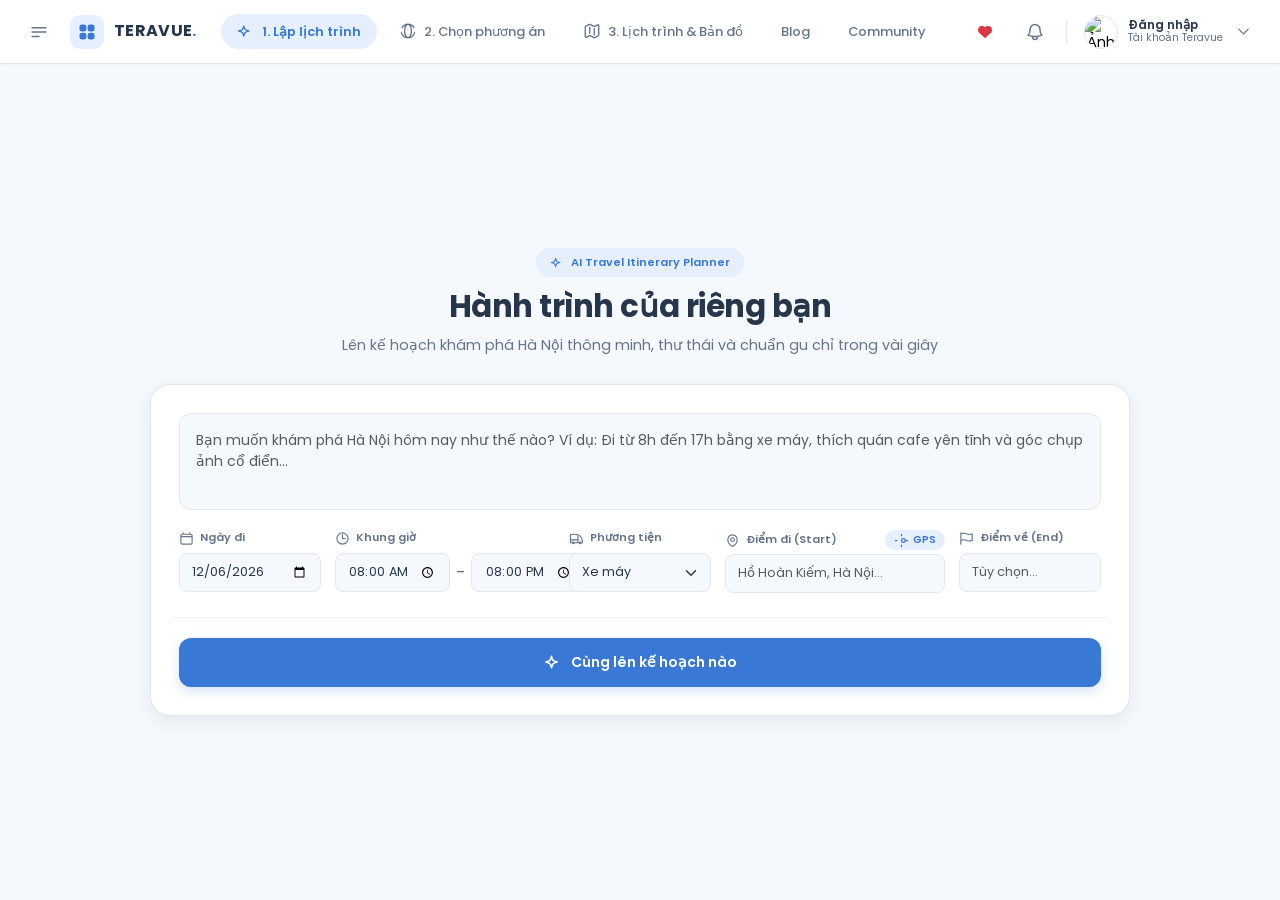
==== commit dc16c4c0: "refactor: tach nho hoan toan app.js thanh 8 modules va index.html thanh cac modals component" ====
--- a/frontend/index.html
+++ b/frontend/index.html
@@ -664,372 +664,26 @@
     </div>
 
     <!-- ============================================================
-         PLACE DETAIL MODAL (#placeDetailModal)
-         Khi click vào địa điểm: Ảnh, Rating, Review, Giờ mở cửa, Giá, Hoạt động, Favorite
+         MODALS CONTAINER (Tach rieng vao components/modals/)
          ============================================================ -->
-    <div class="modal fade" id="placeDetailModal" tabindex="-1" aria-labelledby="placeDetailTitle" aria-hidden="true">
-        <div class="modal-dialog modal-dialog-centered modal-lg">
-            <div class="modal-content clean-modal overflow-hidden">
-                <div class="place-detail-hero">
-                    <img id="pd-image" src="" alt="Hình ảnh địa điểm" class="place-detail-img" referrerpolicy="no-referrer">
-                    <button type="button" class="btn-close place-detail-close" data-bs-dismiss="modal" aria-label="Đóng"></button>
-                    <div class="place-detail-badges">
-                        <span id="pd-category" class="pd-cat-pill">Điểm đến</span>
-                        <span id="pd-rating" class="pd-rating-pill">★ 4.5</span>
-                    </div>
-                </div>
-
-                <div id="pd-gallery" class="pd-gallery"></div>
-
-                <div class="modal-body p-4">
-                    <div class="d-flex align-items-start justify-content-between gap-3 mb-3">
-                        <div>
-                            <h4 id="pd-title" class="fw-bold mb-1">Tên địa điểm</h4>
-                            <div id="pd-address" class="small text-secondary">
-                                <i class="fa-solid fa-location-dot text-primary me-1"></i>
-                                <span>Hà Nội</span>
-                            </div>
-                        </div>
-                        <button type="button" id="pd-fav-btn" class="btn-pd-favorite">
-                            ❤️ Yêu thích
-                        </button>
-                    </div>
-
-                    <!-- 3 Ô Thông số chính: Giờ mở cửa, Giá dự kiến, Thời gian dừng -->
-                    <div class="row g-2 mb-3">
-                        <div class="col-12 col-sm-4">
-                            <div class="pd-info-box">
-                                <span class="pd-info-label"><i class="fa-regular fa-clock text-primary me-1"></i>Giờ mở cửa</span>
-                                <strong id="pd-hours" class="pd-info-value">08:00 – 21:00</strong>
-                                <small id="pd-hours-note" class="pd-info-note"></small>
-                            </div>
-                        </div>
-                        <div class="col-12 col-sm-4">
-                            <div class="pd-info-box">
-                                <span class="pd-info-label"><i class="fa-solid fa-wallet text-primary me-1"></i>Chi phí tham khảo</span>
-                                <strong id="pd-price" class="pd-info-value">50.000 đ</strong>
-                                <small id="pd-price-note" class="pd-info-note"></small>
-                            </div>
-                        </div>
-                        <div class="col-12 col-sm-4">
-                            <div class="pd-info-box">
-                                <span class="pd-info-label"><i class="fa-solid fa-hourglass-half text-primary me-1"></i>Khung giờ trong lịch</span>
-                                <strong id="pd-slot" class="pd-info-value">09:00 – 10:00</strong>
-                            </div>
-                        </div>
-                    </div>
-
-                    <!-- Hoạt động & Trải nghiệm theo ngữ cảnh -->
-                    <div class="pd-section-block mb-3">
-                        <div class="pd-section-label">
-                            <i class="fa-solid fa-person-hiking text-primary me-1"></i> Hoạt động & Trải nghiệm gợi ý
-                        </div>
-                        <p id="pd-activity" class="mb-2 text-main fw-medium"></p>
-                        <div id="pd-tags" class="mb-2"></div>
-                        <div id="pd-context-note" class="s2-context-exp mb-0"></div>
-                    </div>
-
-                    <!-- Đánh giá & Review thực tế -->
-                    <div class="pd-section-block">
-                        <div class="pd-section-label">
-                            <i class="fa-regular fa-comment-dots text-primary me-1"></i> Đánh giá & Review thực tế
-                        </div>
-                        <div id="pd-insight" class="small text-secondary mb-2"></div>
-                        <blockquote id="pd-review" class="pd-review-box mb-0"></blockquote>
-                    </div>
-                </div>
-            </div>
-        </div>
-    </div>
-
-    <!-- ============================================================
-         MODALS PHỤC VỤ CRUD TRỰC TIẾP TRÊN SCREEN 3 (KHÔNG CẦN AI)
-         ============================================================ -->
-
-    <!-- 1. Modal ＋ Thêm Địa Điểm (#addPlaceModal) -->
-    <div class="modal fade" id="addPlaceModal" tabindex="-1" aria-labelledby="addPlaceModalLabel" aria-hidden="true">
-        <div class="modal-dialog modal-dialog-centered modal-lg">
-            <div class="modal-content clean-modal">
-                <div class="modal-header border-0 pb-0">
-                    <div>
-                        <span class="section-eyebrow">＋ Thêm điểm dừng</span>
-                        <h5 class="modal-title fw-bold" id="addPlaceModalLabel">Chọn địa điểm thêm vào lộ trình</h5>
-                    </div>
-                    <button type="button" class="btn-close" data-bs-dismiss="modal" aria-label="Đóng"></button>
-                </div>
-                <div class="modal-body">
-                    <input type="hidden" id="add-place-after-id" value="">
-                    <div class="row g-2 mb-3">
-                        <div class="col-12 col-sm-6">
-                            <input type="text" id="add-place-search" class="form-control clean-input" placeholder="Tìm theo tên địa điểm...">
-                        </div>
-                        <div class="col-6 col-sm-3">
-                            <select id="add-place-category" class="form-select clean-input">
-                                <option value="">Tất cả loại hình</option>
-                                <option value="Cafe">Cafe</option>
-                                <option value="Ăn uống">Ăn uống</option>
-                                <option value="Tham quan">Tham quan</option>
-                                <option value="Checkin">Check-in</option>
-                                <option value="TTTM">Rạp phim & TTTM</option>
-                            </select>
-                        </div>
-                        <div class="col-6 col-sm-3">
-                            <div class="input-group">
-                                <input type="number" id="add-place-duration" class="form-control clean-input" value="45" min="15" max="240" step="5">
-                                <span class="input-group-text bg-light border-start-0 small">phút</span>
-                            </div>
-                        </div>
-                    </div>
-                    <div id="add-place-candidates-list" class="crud-candidates-list"></div>
-                </div>
-            </div>
-        </div>
-    </div>
-
-    <!-- 2. Modal ↔ Thay Thế Địa Điểm (#replacePlaceModal) -->
-    <div class="modal fade" id="replacePlaceModal" tabindex="-1" aria-labelledby="replacePlaceModalLabel" aria-hidden="true">
-        <div class="modal-dialog modal-dialog-centered modal-lg">
-            <div class="modal-content clean-modal">
-                <div class="modal-header border-0 pb-0">
-                    <div>
-                        <span class="section-eyebrow">↔ Thay thế địa điểm</span>
-                        <h5 class="modal-title fw-bold" id="replacePlaceModalLabel">Đổi sang địa điểm tương đương</h5>
-                    </div>
-                    <button type="button" class="btn-close" data-bs-dismiss="modal" aria-label="Đóng"></button>
-                </div>
-                <div class="modal-body">
-                    <input type="hidden" id="replace-old-place-id" value="">
-
-                    <!-- Target place summary banner -->
-                    <div id="replace-target-banner" class="p-3 rounded-3 mb-3 d-flex flex-wrap align-items-center justify-content-between gap-2" style="background: var(--bg-secondary); border: 1px solid var(--border-color);">
-                        <div class="d-flex align-items-center gap-2">
-                            <span class="badge bg-primary px-2 py-1"><i class="fa-solid fa-location-dot me-1"></i> Điểm cần đổi</span>
-                            <div>
-                                <span class="fw-bold text-main" id="replace-old-place-name"></span>
-                                <span class="badge bg-light text-dark border ms-2" id="replace-old-place-cat"></span>
-                            </div>
-                        </div>
-                        <div class="small text-secondary" id="replace-old-place-meta">
-                            <span id="replace-old-place-time"><i class="fa-regular fa-clock me-1"></i>45p</span>
-                            <span class="mx-1">·</span>
-                            <span id="replace-old-place-slot">08:00–08:45</span>
-                        </div>
-                    </div>
-
-                    <!-- Search & category filter chips -->
-                    <div class="row g-2 mb-3 align-items-center">
-                        <div class="col-12 col-md-5">
-                            <div class="input-group">
-                                <span class="input-group-text bg-white border-end-0 text-secondary"><i class="fa-solid fa-magnifying-glass"></i></span>
-                                <input type="text" id="replace-search-input" class="form-control clean-input border-start-0 ps-0" placeholder="Tìm theo tên địa điểm...">
-                            </div>
-                        </div>
-                        <div class="col-12 col-md-7">
-                            <div class="replace-category-chips d-flex gap-1 overflow-x-auto pb-1" id="replace-category-chips" style="white-space: nowrap;">
-                                <button type="button" class="btn btn-sm btn-outline-primary active text-nowrap" data-cat="same">🎯 Cùng loại hình</button>
-                                <button type="button" class="btn btn-sm btn-outline-secondary text-nowrap" data-cat="">Tất cả</button>
-                                <button type="button" class="btn btn-sm btn-outline-secondary text-nowrap" data-cat="Tham quan">🏛️ Tham quan</button>
-                                <button type="button" class="btn btn-sm btn-outline-secondary text-nowrap" data-cat="Ăn uống">🍜 Ăn uống</button>
-                                <button type="button" class="btn btn-sm btn-outline-secondary text-nowrap" data-cat="Cafe">☕ Cafe</button>
-                                <button type="button" class="btn btn-sm btn-outline-secondary text-nowrap" data-cat="TTTM">🛍️ TTTM</button>
-                            </div>
-                        </div>
-                    </div>
-
-                    <div id="replace-context-tip" class="small text-secondary mb-2">
-                        <i class="fa-solid fa-circle-info text-primary me-1"></i>
-                        <span id="replace-context-text">Gợi ý các địa điểm cùng loại hình, gần lộ trình và đang mở cửa:</span>
-                    </div>
-
-                    <div id="replace-candidates-list" class="crud-candidates-list"></div>
-                </div>
-            </div>
-        </div>
-    </div>
-
-    <!-- 3. Modal ⏱ Đổi Thời Gian (#changeTimeModal) -->
-    <div class="modal fade" id="changeTimeModal" tabindex="-1" aria-labelledby="changeTimeModalLabel" aria-hidden="true">
-        <div class="modal-dialog modal-dialog-centered">
-            <div class="modal-content clean-modal">
-                <div class="modal-header border-0 pb-0">
-                    <div>
-                        <span class="section-eyebrow">⏱ Điều chỉnh thời gian</span>
-                        <h5 class="modal-title fw-bold" id="changeTimeModalLabel">Cập nhật thời lượng & khung giờ</h5>
-                    </div>
-                    <button type="button" class="btn-close" data-bs-dismiss="modal" aria-label="Đóng"></button>
-                </div>
-                <div class="modal-body">
-                    <input type="hidden" id="change-time-place-id" value="">
-                    <div id="change-time-place-box" class="mb-3 p-3 rounded-3" style="background: var(--bg-secondary);">
-                        <label for="custom_visit_time_input" class="field-label mb-1">
-                            Thời gian dừng tại <strong id="change-time-place-name" class="text-primary"></strong> (phút):
-                        </label>
-                        <input type="number" id="custom_visit_time_input" class="form-control clean-input" min="10" max="360" step="5" value="60">
-                    </div>
-
-                    <div class="row g-2 mb-4">
-                        <div class="col-6">
-                            <label for="modal_start_time" class="field-label">Giờ bắt đầu chuyến đi</label>
-                            <input type="time" id="modal_start_time" class="form-control clean-input">
-                        </div>
-                        <div class="col-6">
-                            <label for="modal_end_time" class="field-label">Giờ kết thúc dự kiến</label>
-                            <input type="time" id="modal_end_time" class="form-control clean-input">
-                        </div>
-                    </div>
-
-                    <button type="button" id="btn-confirm-change-time" class="btn-primary-cta w-100 py-2">
-                        Lưu & Tính lại giờ di chuyển
-                    </button>
-                </div>
-            </div>
-        </div>
-    </div>
-
-    <!-- ============================================================
-         MODALS: ACCOUNT (LOGIN & PROFILE) + ADMIN IMPORT
-         ============================================================ -->
-    <div class="modal fade" id="loginModal" tabindex="-1" aria-labelledby="loginModalLabel" aria-hidden="true">
-        <div class="modal-dialog modal-dialog-centered">
-            <div class="modal-content clean-modal">
-                <div class="modal-header border-0 pb-0">
-                    <h5 class="modal-title fw-bold" id="loginModalLabel">Đăng nhập Teravue</h5>
-                    <button type="button" class="btn-close" data-bs-dismiss="modal" aria-label="Đóng"></button>
-                </div>
-                <div class="modal-body pt-3">
-                    <p class="text-secondary small mb-4">Lưu lại lịch trình yêu thích và đồng bộ dữ liệu tài khoản của bạn.</p>
-                    <form id="login-form">
-                        <div class="mb-3">
-                            <label for="login_email" class="field-label">Email tài khoản</label>
-                            <input type="email" id="login_email" class="form-control clean-input" value="traveler@teravue.vn" placeholder="ban@example.com" required>
-                        </div>
-                        <div class="mb-4">
-                            <label for="login_password" class="field-label">Mật khẩu</label>
-                            <input type="password" id="login_password" class="form-control clean-input" value="123456" placeholder="••••••••">
-                        </div>
-                        <button type="submit" id="btn-submit-login" class="btn-primary-cta w-100 py-2">
-                            <i class="fa-solid fa-right-to-bracket me-1"></i> Đăng nhập
-                        </button>
-                    </form>
-                    <div id="login-feedback" class="mt-2 text-center small fw-semibold"></div>
-                </div>
-            </div>
-        </div>
-    </div>
-
-    <div class="modal fade" id="accountModal" tabindex="-1" aria-labelledby="accountModalLabel" aria-hidden="true">
-        <div class="modal-dialog modal-dialog-centered">
-            <div class="modal-content clean-modal">
-                <div class="modal-header border-0 pb-0">
-                    <h5 class="modal-title fw-bold" id="accountModalLabel">Hồ sơ du lịch của bạn</h5>
-                    <button type="button" class="btn-close" data-bs-dismiss="modal" aria-label="Đóng"></button>
-                </div>
-                <div class="modal-body">
-                    <div class="d-flex align-items-center gap-3 mb-4 p-3 rounded-4" style="background: var(--bg-secondary);">
-                        <img src="https://images.unsplash.com/photo-1534528741775-53994a69daeb?auto=format&fit=crop&w=120&q=80" alt="Avatar" class="rounded-circle" id="profile-avatar-img" width="56" height="56">
-                        <div>
-                            <h6 class="fw-bold mb-0" id="profile-display-name">Du khách Hà Nội</h6>
-                            <div class="small text-secondary" id="profile-display-email">traveler@teravue.vn</div>
-                        </div>
-                    </div>
-                    <div class="mb-3">
-                        <label for="profile_name_input" class="field-label">Họ và tên</label>
-                        <input type="text" id="profile_name_input" class="form-control clean-input" value="Du khách Hà Nội">
-                    </div>
-                    <div class="mb-3">
-                        <label for="profile_pref" class="field-label">Gu du lịch mặc định</label>
-                        <input type="text" id="profile_pref" class="form-control clean-input" value="Yên tĩnh, thích cà phê cổ điển & di tích văn hóa">
-                    </div>
-                    <button type="button" id="btn-save-profile" class="btn-primary-clean w-100 mt-2">
-                        <i class="fa-solid fa-floppy-disk me-1"></i> Lưu thông tin
-                    </button>
-                    <div id="profile-save-feedback" class="mt-2 text-center small fw-semibold"></div>
-                </div>
-            </div>
-        </div>
-    </div>
-
-    <!-- 4. Modal Danh Sách Yêu Thích (#favoritesModal) -->
-    <div class="modal fade" id="favoritesModal" tabindex="-1" aria-labelledby="favoritesModalLabel" aria-hidden="true">
-        <div class="modal-dialog modal-dialog-centered modal-lg">
-            <div class="modal-content clean-modal">
-                <div class="modal-header border-0 pb-0">
-                    <div>
-                        <span class="section-eyebrow text-danger"><i class="fa-solid fa-heart me-1"></i> Bộ sưu tập cá nhân</span>
-                        <h5 class="modal-title fw-bold" id="favoritesModalLabel">Địa điểm yêu thích đã lưu</h5>
-                    </div>
-                    <button type="button" class="btn-close" data-bs-dismiss="modal" aria-label="Đóng"></button>
-                </div>
-                <div class="modal-body">
-                    <div id="favorites-list-container" class="crud-candidates-list" style="max-height: 480px; overflow-y: auto;">
-                        <div class="text-center py-5 text-secondary">
-                            <i class="fa-solid fa-spinner fa-spin fa-2x mb-2 text-primary"></i>
-                            <div>Đang tải danh sách yêu thích...</div>
-                        </div>
-                    </div>
-                </div>
-            </div>
-        </div>
-    </div>
-
-    <!-- Nút ẩn Admin -->
-    <div class="admin-trigger d-none" data-bs-toggle="modal" data-bs-target="#adminModal" title="Quản trị dữ liệu">
-        <i class="fa-solid fa-gear"></i>
-    </div>
-
-    <!-- Modal Admin Import Excel -->
-    <div class="modal fade" id="adminModal" tabindex="-1" aria-hidden="true">
-        <div class="modal-dialog modal-dialog-centered">
-            <div class="modal-content clean-modal">
-                <div class="modal-header border-0">
-                    <h5 class="modal-title fw-bold">Admin: Import Dữ liệu Địa điểm</h5>
-                    <button type="button" class="btn-close" data-bs-dismiss="modal" aria-label="Đóng"></button>
-                </div>
-                <div class="modal-body">
-                    <input type="file" id="excel_file" class="form-control clean-input mb-3" accept=".xlsx, .xls, .csv">
-                    <button type="button" id="btn-upload-excel" class="btn-primary-clean w-100">
-                        <i class="fa-solid fa-cloud-arrow-up me-1"></i> Tải lên Database
-                    </button>
-                    <div id="upload-status" class="mt-3 text-center fw-semibold"></div>
-                </div>
-            </div>
-        </div>
-    </div>
-
-    <!-- 5. Modal Xem & Tải ảnh Lịch trình (#imagePreviewModal) -->
-    <div class="modal fade" id="imagePreviewModal" tabindex="-1" aria-labelledby="imagePreviewModalLabel" aria-hidden="true">
-        <div class="modal-dialog modal-dialog-centered modal-lg">
-            <div class="modal-content clean-modal">
-                <div class="modal-header border-0 pb-1">
-                    <div>
-                        <span class="section-eyebrow text-primary"><i class="fa-solid fa-image me-1"></i> Ảnh lịch trình chuyến đi</span>
-                        <h5 class="modal-title fw-bold" id="imagePreviewModalLabel">Bản lưu ảnh lộ trình du lịch</h5>
-                    </div>
-                    <button type="button" class="btn-close" data-bs-dismiss="modal" aria-label="Đóng"></button>
-                </div>
-                <div class="modal-body text-center p-3">
-                    <div class="alert alert-success py-2 px-3 mb-3 d-flex align-items-center justify-content-between" style="border-radius: 12px; font-size: 0.88rem;">
-                        <span><i class="fa-solid fa-circle-check text-success me-2"></i>Đã tạo ảnh lịch trình thành công!</span>
-                        <a href="#" id="modal-btn-download-again" class="btn btn-sm btn-success py-1 px-3" style="border-radius: 8px;">
-                            <i class="fa-solid fa-download me-1"></i> Tải lại ảnh
-                        </a>
-                    </div>
-                    <div style="background: #F1F5F9; border-radius: 16px; padding: 12px; overflow-x: auto; max-height: 65vh;">
-                        <img id="itinerary-preview-img" src="" alt="Lịch trình chi tiết" class="img-fluid rounded shadow-sm" style="max-height: 60vh; width: auto; display: block; margin: 0 auto;">
-                    </div>
-                    <div class="small text-secondary mt-2">
-                        <i class="fa-solid fa-mobile-screen-button me-1"></i> <strong>Mẹo di động:</strong> Bạn có thể <em>nhấn giữ vào ảnh</em> trên màn hình điện thoại rồi chọn <strong>"Lưu vào Ảnh" (Save to Photos)</strong> để lưu ngay vào thư viện ảnh hoặc gửi qua Zalo/Facebook.
-                    </div>
-                </div>
-            </div>
-        </div>
+    <div id="modals-container">
+        <!-- INCLUDE_MODALS -->
     </div>
 
     <!-- Scripts -->
     <script src="https://code.jquery.com/jquery-3.7.1.min.js"></script>
     <script src="https://cdn.jsdelivr.net/npm/bootstrap@5.3.2/dist/js/bootstrap.bundle.min.js"></script>
     <script src="https://unpkg.com/leaflet@1.9.4/dist/leaflet.js"></script>
+    <script src="js/modals_bundle.js"></script>
     <script src="js/data/reviews.js"></script>
-    <script src="app.js?v=20261024_fix_6_issues_v2"></script>
+    <script src="js/modules/map.js"></script>
+    <script src="js/modules/state.js"></script>
+    <script src="js/modules/modals.js"></script>
+    <script src="js/modules/screen1.js"></script>
+    <script src="js/modules/screen2.js"></script>
+    <script src="js/modules/screen3.js"></script>
+    <script src="js/modules/canvas_export.js"></script>
+    <script src="js/modules/chatbot.js"></script>
+    <script src="app.js?v=20261112_modular"></script>
 </body>
 </html>
